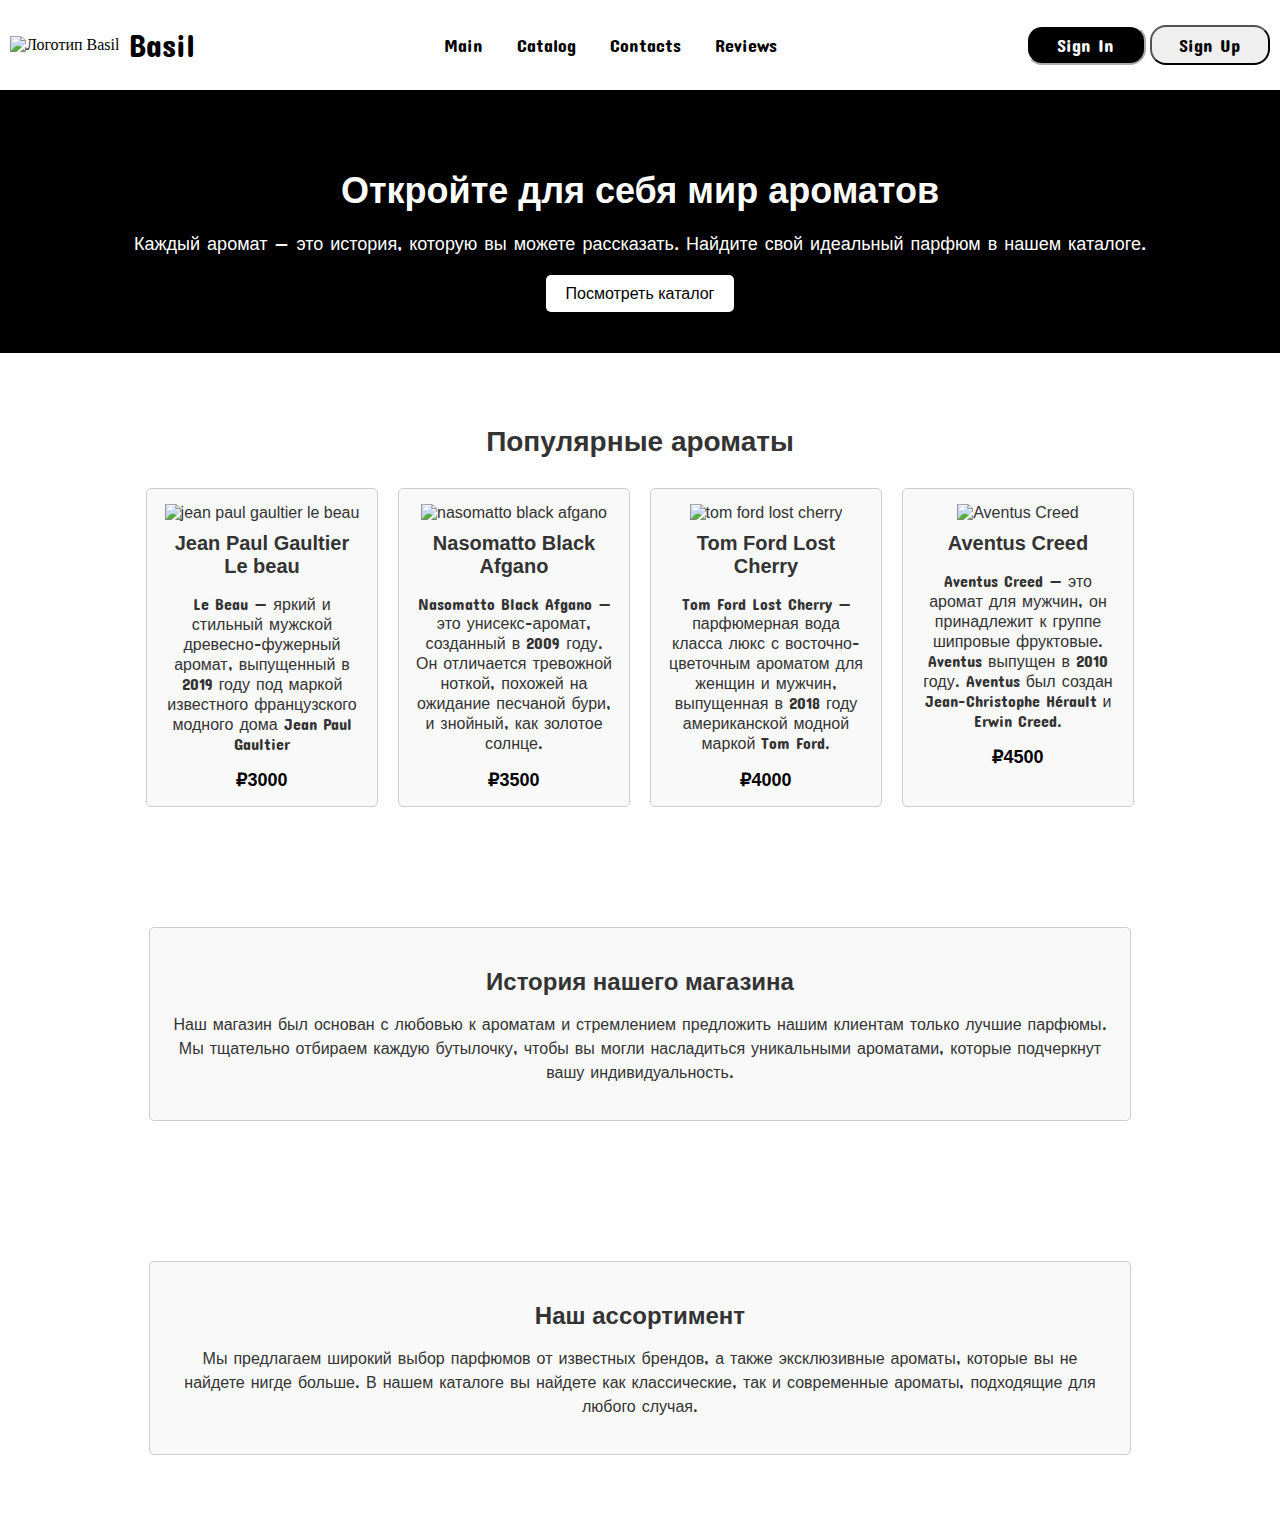
==== index.html @ 6daa258c "Base model site" ====
<!DOCTYPE html>
<html lang="ru">
<head>
    <meta charset="UTF-8">
    <meta name="viewport" content="width=device-width, initial-scale=1.0">
    <title>Basil-site</title>
    <link rel="stylesheet" href="styles.css">

    <link rel="preconnect" href="https://fonts.googleapis.com">
    <link rel="preconnect" href="https://fonts.gstatic.com" crossorigin>
    <link href="https://fonts.googleapis.com/css2?family=Anton&family=Bebas+Neue&family=Concert+One&family=Exo+2:ital,wght@0,100..900;1,100..900&display=swap" rel="stylesheet">
    <link href="https://fonts.googleapis.com/css2?family=Anton&family=Bebas+Neue&family=Exo+2:ital,wght@0,100..900;1,100..900&display=swap" rel="stylesheet">
</head>
<body>
    <header>
        <div class="header-container">
            <div class="logo">
                <img src="/icons/icons-basil.png" alt="Логотип Basil">
                <h1>Basil</h1>
            </div>
            <nav>
                <ul>
                    <li><a href="index.html">Main</a></li>
                    <li><a href="catalog.html">Catalog</a></li>
                    <li><a href="contacts.html">Contacts</a></li>
                    <li><a href="reviews.html">Reviews</a></li>
                </ul>
            </nav>
            <div class="sign-button">
                <button id="sign-in">Sign In</button>
                <button id="sign-up">Sign Up</button>
            </div>
        </div>
    </header>    

    <main>
        <section class="hero">
            <div class="hero-content">
                <h2>Откройте для себя мир ароматов</h2>
                <p>Каждый аромат — это история, которую вы можете рассказать. Найдите свой идеальный парфюм в нашем каталоге.</p>
                <a href="catalog.html" class="btn">Посмотреть каталог</a>
            </div>
        </section>
        
        <section class="featured-products">
            <h2>Популярные ароматы</h2>
            <div class="product-grid">
                <div class="product">
                    <img src="/image/photo_1.png" alt="jean paul gaultier le beau">
                    <h3>Jean Paul Gaultier Le beau</h3>
                    <p>Le Beau — яркий и стильный мужской древесно-фужерный аромат, выпущенный в 2019 году под маркой известного французского модного дома Jean Paul Gaultier</p>
                    <span class="price">₽3000</span>
                </div>
                <div class="product">
                    <img src="/image/photo_2.jpg" alt="nasomatto black afgano">
                    <h3>Nasomatto Black Afgano</h3>
                    <p>Nasomatto Black Afgano — это унисекс-аромат, созданный в 2009 году. Он отличается тревожной ноткой, похожей на ожидание песчаной бури, и знойный, как золотое солнце.</p>
                    <span class="price">₽3500</span>
                </div>
                <div class="product">
                    <img src="/image/photo_3.jpg" alt="tom ford lost cherry">
                    <h3>Tom Ford Lost Cherry</h3>
                    <p>Tom Ford Lost Cherry — парфюмерная вода класса люкс с восточно-цветочным ароматом для женщин и мужчин, выпущенная в 2018 году американской модной маркой Tom Ford.</p>
                    <span class="price">₽4000</span>
                </div>
                <div class="product">
                    <img src="/image/photo_4.jpg" alt="Aventus Creed">
                    <h3>Aventus Creed</h3>
                    <p>Aventus Creed — это аромат для мужчин, он принадлежит к группе шипровые фруктовые. Aventus выпущен в 2010 году. Aventus был создан Jean-Christophe Hérault и Erwin Creed.</p>
                    <span class="price">₽4500</span>
                </div>
            </div>
        </section>

        <section class="about-store">
            <div class="store-card">
                <div class="card-content">
                    <h2>История нашего магазина</h2>
                    <p>Наш магазин был основан с любовью к ароматам и стремлением предложить нашим клиентам только лучшие парфюмы. Мы тщательно отбираем каждую бутылочку, чтобы вы могли насладиться уникальными ароматами, которые подчеркнут вашу индивидуальность.</p>
                </div>
            </div>
        </section>
    
        <section class="product-info">
            <div class="info-card">
                <div class="card-content">
                    <h2>Наш ассортимент</h2>
                    <p>Мы предлагаем широкий выбор парфюмов от известных брендов, а также эксклюзивные ароматы, которые вы не найдете нигде больше. В нашем каталоге вы найдете как классические, так и современные ароматы, подходящие для любого случая.</p>
                </div>
            </div>
        </section>    
    </main>

</body>
</html>
---- styles.css ----
body {
    margin: 0px;
    padding: 0px;
}

p, h1 {
    font-family: "Concert One", sans-serif;
    font-weight: 400;
    font-style: normal;
}

header {
    color: black; /* Цвет текста */
    padding: 5px 10px; /* Отступы */
}

.header-container {
    display: flex;
    justify-content: space-between; /* Размещает логотип и навигацию по краям */
    align-items: center; /* Выравнивание по вертикали */
}

.logo {
    display: flex;
    align-items: center; /* Центрирует логотип и текст по вертикали */ 
}

.logo h1 {
    font-family: "Concert One", sans-serif;
    font-weight: 400;
    font-style: normal;
    font-size: 32px;
}

.logo img {
    margin-right: 10px; /* Отступ между логотипом и текстом */
}

nav ul {
    list-style-type: none; /* Убирает маркеры списка */
    padding: 0px; /* Убирает внутренние отступы */
    margin: 0px; /* Убирает внешние отступы */
}

nav ul li {
    display: inline; /* Размещает элементы списка в строку */
    margin-left: 15px; /* Отступ между пунктами меню */
    padding-right: 15px;
}

.sign-button button {
    text-decoration: none; /* Убирает подчеркивание */
    font-size: 18px; /* Размер шрифта */
    font-family: "Concert One", sans-serif;
    font-weight: 400;
    font-style: normal;
}

#sign-in {
    width: 120px;
    height: 40px; 
    color: white;
    border-color:white;
    background-color: black;
    border-radius: 16px;
}

#sign-up {
    width: 120px;
    height: 40px; 
    border-color:black;
    border-radius: 16px;
}

nav ul li a {
    color: black; /* Цвет ссылок */
    text-decoration: none; /* Убирает подчеркивание */
    font-size: 18px; /* Размер шрифта */
    font-family: "Concert One", sans-serif;
    font-weight: 400;
    font-style: normal;
}

.sign-button button:hover {
    transform: scale(0.98);
}








main {
    font-family: Arial, sans-serif;
    color: #333; /* Цвет текста */
}

.hero {
    background-color: #000; /* Черный фон */
    color: #fff; /* Белый текст */
    padding: 50px 20px;
    text-align: center;
}

.hero h2 {
    font-size: 36px; /* Размер заголовка */
    margin-bottom: 20px; /* Отступ снизу */
}

.hero p {
    font-size: 18px; /* Размер текста */
    margin-bottom: 30px; /* Отступ снизу */
}

.btn {
    background-color: #fff; /* Белая кнопка */
    color: #000; /* Черный текст */
    padding: 10px 20px;
    text-decoration: none; /* Убирает подчеркивание */
    border-radius: 5px; /* Закругленные углы */
    transition: background-color 0.3s; /* Плавный переход */
}

.btn:hover {
    background-color: #ccc; /* Серый фон при наведении */
}

.featured-products {
    padding: 50px 20px;
    text-align: center;
}

.featured-products h2 {
    font-size: 28px; /* Размер заголовка */
    margin-bottom: 30px; /* Отступ снизу */
}

.product-grid {
    display: flex; /* Используем flexbox для центрирования */
    flex-wrap: wrap; /* Позволяет элементам переноситься на новую строку */
    justify-content: center; /* Центрует элементы по горизонтали */
    gap: 20px; /* Отступ между элементами */
}

.product {
    background-color: #f9f9f9; /* Светлый фон для продукта */
    border: 1px solid #ccc; /* Серый бордер */
    border-radius: 5px; /* Закругленные углы */
    padding: 15px; /* Отступы внутри продукта */
    text-align: center; /* Центрирование текста */
    width: 200px; /* Фиксированная ширина карточки */
}

.product img {
    max-width: 100%; /* Адаптивное изображение */
    height: auto; /* Автоматическая высота */
}

.product h3 {
    font-size: 20px; /* Размер заголовка продукта */
    margin: 10px 0; /* Отступы */
}

.product .price {
    font-size: 18px; /* Размер цены */
    color: #000; /* Черный цвет цены */
    font-weight: bold; /* Жирный текст */
}




main {
    font-family: Arial, sans-serif;
    color: #333; /* Цвет текста */
}

.hero {
    background-color: #000; /* Черный фон */
    color: #fff; /* Белый текст */
    padding: 50px 20px;
    text-align: center;
}

.hero h2 {
    font-size: 36px; /* Размер заголовка */
    margin-bottom: 20px; /* Отступ снизу */
}

.hero p {
    font-size: 18px; /* Размер текста */
    margin-bottom: 30px; /* Отступ снизу */
}

.btn {
    background-color: #fff; /* Белая кнопка */
    color: #000; /* Черный текст */
    padding: 10px 20px;
    text-decoration: none; /* Убирает подчеркивание */
    border-radius: 5px; /* Закругленные углы */
    transition: background-color 0.3s; /* Плавный переход */
}

.btn:hover {
    background-color: #ccc; /* Серый фон при наведении */
}

.featured-products {
    padding: 50px 20px;
    text-align: center;
}

.featured-products h2 {
    font-size: 28px; /* Размер заголовка */
    margin-bottom: 30px; /* Отступ снизу */
}

.product-grid {
    display: flex; /* Используем flexbox для центрирования */
    flex-wrap: wrap; /* Позволяет элементам переноситься на новую строку */
    justify-content: center; /* Центрует элементы по горизонтали */
    gap: 20px; /* Отступ между элементами */
}

.product {
    background-color: #f9f9f9; /* Светлый фон для продукта */
    border: 1px solid #ccc; /* Серый бордер */
    border-radius: 5px; /* Закругленные углы */
    padding: 15px; /* Отступы внутри продукта */
    text-align: center; /* Центрирование текста */
    width: 200px; /* Фиксированная ширина карточки */
}

.product img {
    max-width: 100%; /* Адаптивное изображение */
    height: auto; /* Автоматическая высота */
}

.product h3 {
    font-size: 20px; /* Размер заголовка продукта */
    margin: 10px 0; /* Отступы */
}

.product .price {
    font-size: 18px; /* Размер цены */
    color: #000; /* Черный цвет цены */
    font-weight: bold; /* Жирный текст */
}



.about-store, .product-info {
    padding: 50px 20px;
    text-align: center;
}

.store-card, .info-card {
    background-color: #f9f9f9; /* Светлый фон для карточки */
    border: 1px solid #ccc; /* Серый бордер */
    border-radius: 5px; /* Закругленные углы */
    padding: 20px; /* Отступы внутри карточки */
    margin: 20px auto; /* Центрирование карточки */
    max-width: 940px; /* Максимальная ширина карточки */
}

.store-card h2, .info-card h2 {
    font-size: 24px; /* Размер заголовка */
    margin-bottom: 15px; /* Отступ снизу */
}

.store-card p, .info-card p {
    font-size: 16px; /* Размер текста */
    line-height: 1.5; /* Межстрочный интервал */
}
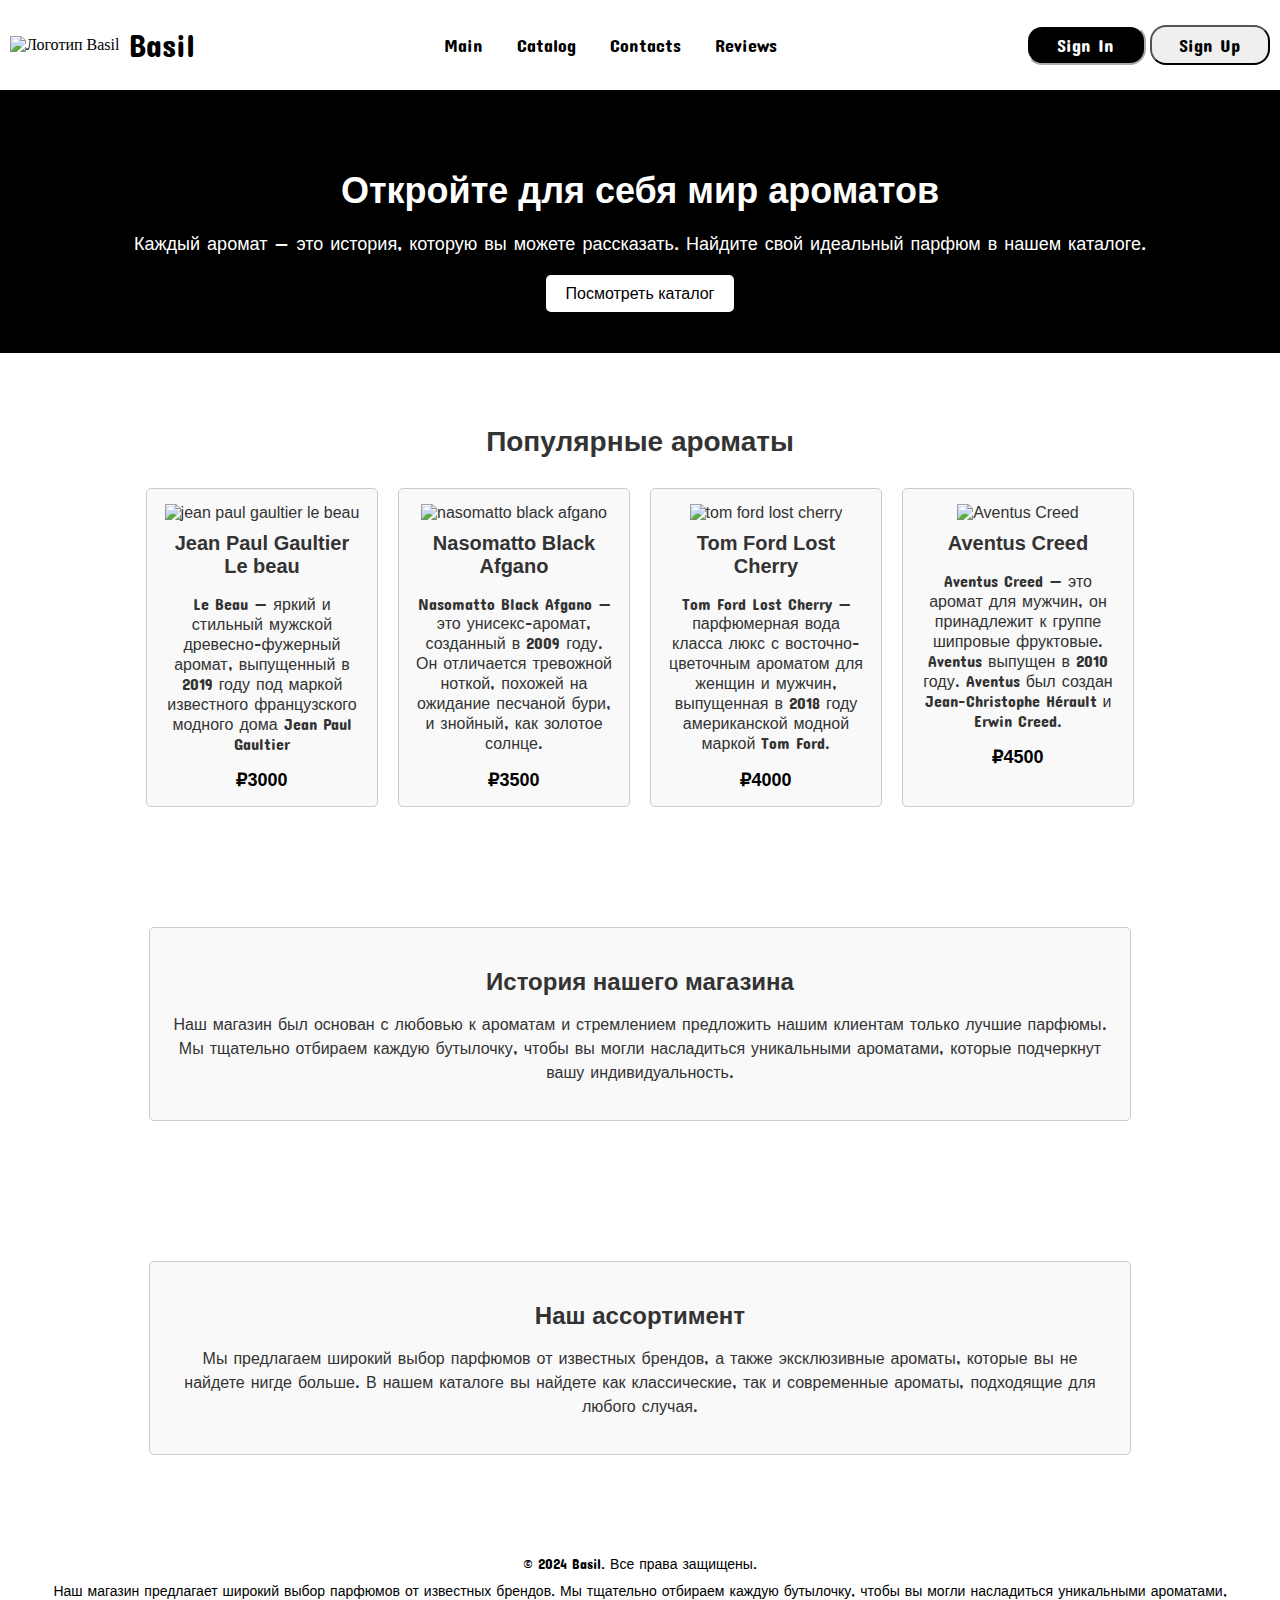
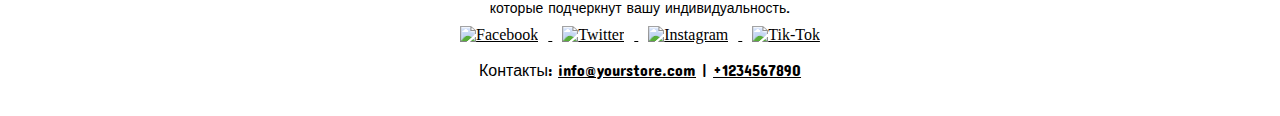
==== commit 092a880d: "add footer" ====
--- a/index.html
+++ b/index.html
@@ -5,6 +5,11 @@
     <meta name="viewport" content="width=device-width, initial-scale=1.0">
     <title>Basil-site</title>
     <link rel="stylesheet" href="styles.css">
+
+    <link rel="apple-touch-icon" sizes="180x180" href="web-icons/apple-touch-icon.png">
+    <link rel="icon" type="image/png" sizes="32x32" href="web-icons/favicon-32x32.png">
+    <link rel="icon" type="image/png" sizes="16x16" href="web-icons/favicon-16x16.png">
+    <link rel="manifest" href="web-icons/site.webmanifest">
 
     <link rel="preconnect" href="https://fonts.googleapis.com">
     <link rel="preconnect" href="https://fonts.gstatic.com" crossorigin>
@@ -91,5 +96,26 @@
         </section>    
     </main>
 
+    <footer>
+        <div class="footer-content">
+            <p>&copy; 2024 Basil. Все права защищены.</p>
+        <p>Наш магазин предлагает широкий выбор парфюмов от известных брендов. Мы тщательно отбираем каждую бутылочку, чтобы вы могли насладиться уникальными ароматами, которые подчеркнут вашу индивидуальность.</p>
+            <div class="social-icons">
+                <a href="https://facebook.com" target="_blank" aria-label="Facebook">
+                    <img src="/icons/icons-facebook.png" alt="Facebook" class="social-icon">
+                </a>
+                <a href="https://twitter.com" target="_blank" aria-label="Twitter">
+                    <img src="/icons/icons-twitter.png" alt="Twitter" class="social-icon">
+                </a>
+                <a href="https://instagram.com" target="_blank" aria-label="Instagram">
+                    <img src="/icons/icons-instagram.png" alt="Instagram" class="social-icon">
+                </a>
+                <a href="https://tiktok.com" target="_blank" aria-label="Tik-Tok">
+                    <img src="/icons/icons-tiltok.png" alt="Tik-Tok" class="social-icon">
+                </a>
+            </div>
+        </div>
+        <p>Контакты: <a href="mailto:info@yourstore.com">info@yourstore.com</a> | <a href="tel:+1234567890">+1234567890</a></p>
+    </footer>
 </body>
 </html>
--- a/styles.css
+++ b/styles.css
@@ -86,12 +86,6 @@
 }
 
 
-
-
-
-
-
-
 main {
     font-family: Arial, sans-serif;
     color: #333; /* Цвет текста */
@@ -127,6 +121,19 @@
     background-color: #ccc; /* Серый фон при наведении */
 }
 
+.btn {
+    background-color: #fff; /* Белая кнопка */
+    color: #000; /* Черный текст */
+    padding: 10px 20px;
+    text-decoration: none; /* Убирает подчеркивание */
+    border-radius: 5px; /* Закругленные углы */
+    transition: background-color 0.3s; /* Плавный переход */
+}
+
+.btn:hover {
+    background-color: #ccc; /* Серый фон при наведении */
+}
+
 .featured-products {
     padding: 50px 20px;
     text-align: center;
@@ -169,88 +176,6 @@
     font-weight: bold; /* Жирный текст */
 }
 
-
-
-
-main {
-    font-family: Arial, sans-serif;
-    color: #333; /* Цвет текста */
-}
-
-.hero {
-    background-color: #000; /* Черный фон */
-    color: #fff; /* Белый текст */
-    padding: 50px 20px;
-    text-align: center;
-}
-
-.hero h2 {
-    font-size: 36px; /* Размер заголовка */
-    margin-bottom: 20px; /* Отступ снизу */
-}
-
-.hero p {
-    font-size: 18px; /* Размер текста */
-    margin-bottom: 30px; /* Отступ снизу */
-}
-
-.btn {
-    background-color: #fff; /* Белая кнопка */
-    color: #000; /* Черный текст */
-    padding: 10px 20px;
-    text-decoration: none; /* Убирает подчеркивание */
-    border-radius: 5px; /* Закругленные углы */
-    transition: background-color 0.3s; /* Плавный переход */
-}
-
-.btn:hover {
-    background-color: #ccc; /* Серый фон при наведении */
-}
-
-.featured-products {
-    padding: 50px 20px;
-    text-align: center;
-}
-
-.featured-products h2 {
-    font-size: 28px; /* Размер заголовка */
-    margin-bottom: 30px; /* Отступ снизу */
-}
-
-.product-grid {
-    display: flex; /* Используем flexbox для центрирования */
-    flex-wrap: wrap; /* Позволяет элементам переноситься на новую строку */
-    justify-content: center; /* Центрует элементы по горизонтали */
-    gap: 20px; /* Отступ между элементами */
-}
-
-.product {
-    background-color: #f9f9f9; /* Светлый фон для продукта */
-    border: 1px solid #ccc; /* Серый бордер */
-    border-radius: 5px; /* Закругленные углы */
-    padding: 15px; /* Отступы внутри продукта */
-    text-align: center; /* Центрирование текста */
-    width: 200px; /* Фиксированная ширина карточки */
-}
-
-.product img {
-    max-width: 100%; /* Адаптивное изображение */
-    height: auto; /* Автоматическая высота */
-}
-
-.product h3 {
-    font-size: 20px; /* Размер заголовка продукта */
-    margin: 10px 0; /* Отступы */
-}
-
-.product .price {
-    font-size: 18px; /* Размер цены */
-    color: #000; /* Черный цвет цены */
-    font-weight: bold; /* Жирный текст */
-}
-
-
-
 .about-store, .product-info {
     padding: 50px 20px;
     text-align: center;
@@ -274,3 +199,40 @@
     font-size: 16px; /* Размер текста */
     line-height: 1.5; /* Межстрочный интервал */
 }
+
+
+footer {
+    background-color: #fff; /* Белый фон */
+    padding: 20px 0; /* Отступы сверху и снизу */
+    text-align: center; /* Центрирование текста */
+}
+
+.footer-content {
+    max-width: 1200px; /* Максимальная ширина футера */
+    margin: 0 auto; /* Центрирование футера */
+    padding: 0 20px; /* Отступы по бокам */
+}
+
+.footer-content p {
+    margin: 10px 0; /* Отступы между абзацами */
+    font-size: 14px; /* Размер текста */
+}
+
+.social-icons {
+    margin-top: 10px; /* Отступ сверху */
+}
+
+footer a {
+    color: #000;
+}
+
+.social-icon {
+    width: 48px; /* Ширина иконки */
+    height: 48px; /* Высота иконки */
+    margin: 0 10px; /* Отступы между иконками */
+    transition: transform 0.3s; /* Плавный переход при наведении */
+}
+
+.social-icon:hover {
+    transform: scale(1.1); /* Увеличение иконки при наведении */
+}
